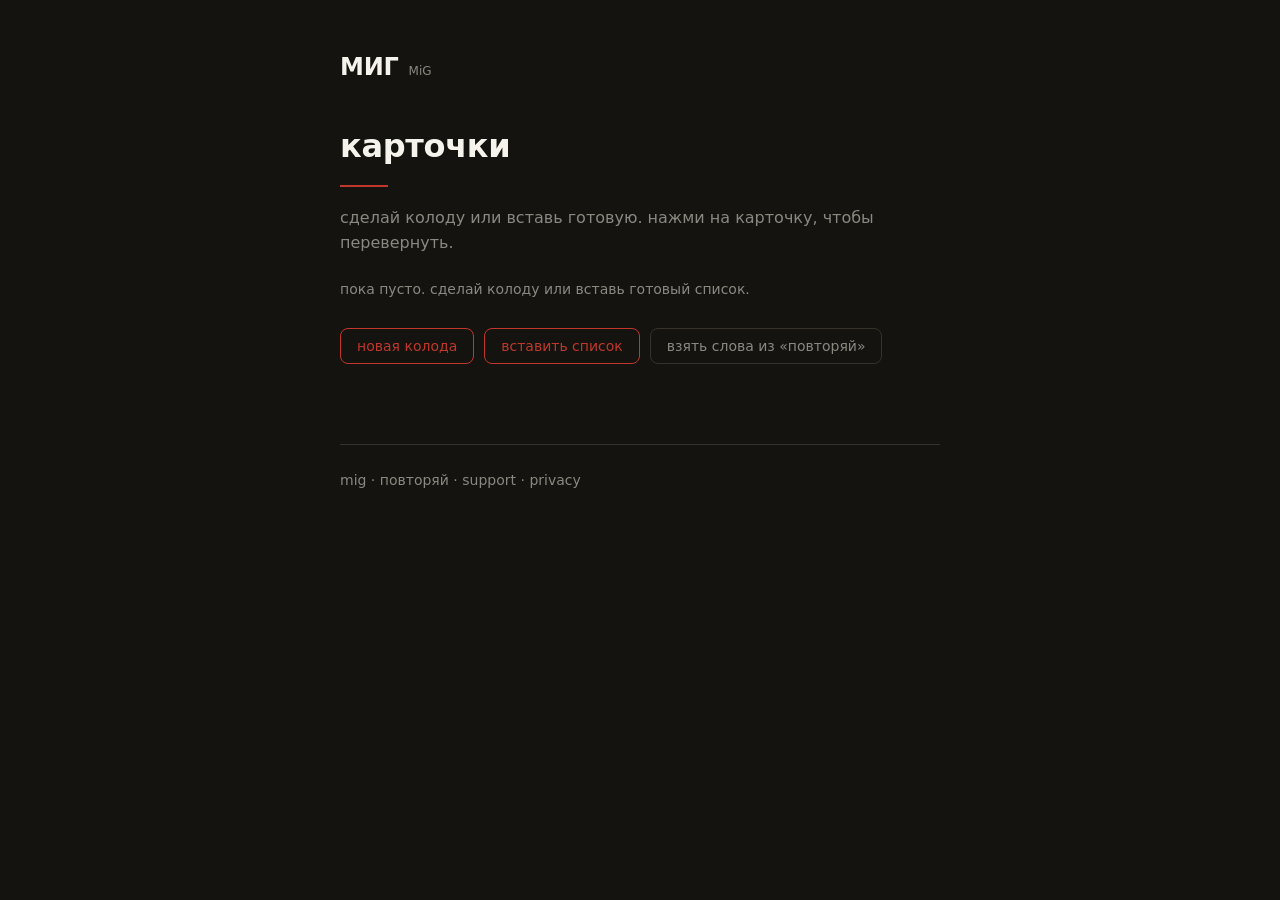
==== cards/index.html @ d6e159be "site: add карточки flashcards A standalone flashcard tool at /cards/, styled with the site tokens: -" ====
<!DOCTYPE html>
<html lang="en">
<head>
<meta charset="UTF-8">
<meta name="viewport" content="width=device-width, initial-scale=1.0">
<title>карточки · mig</title>
<meta name="description" content="make or import a deck of russian vocabulary and review it with flashcards. tap to flip, tap the speaker to hear the word.">
<link rel="stylesheet" href="../style.css">
<link rel="stylesheet" href="cards.css">
</head>
<body>
<main>
  <header class="rhead">
    <a class="logo" href="../">
      <span class="cyrillic">МИГ</span>
      <span class="latin">MiG</span>
    </a>
    <div class="crumb" id="crumb"></div>
  </header>

  <h1>карточки</h1>
  <div class="rule"></div>
  <p class="lede" id="lede">сделай колоду или вставь готовую. нажми на карточку, чтобы перевернуть.</p>

  <!-- decks -->
  <section id="v-decks">
    <div class="decks" id="deckList"></div>
    <div class="btnrow">
      <button class="btn" id="newDeck" type="button">новая колода</button>
      <button class="btn" id="importDeck" type="button">вставить список</button>
      <button class="btn ghost" id="starterDeck" type="button">взять слова из «повторяй»</button>
    </div>
  </section>

  <!-- editor -->
  <section id="v-edit" hidden>
    <label class="field">
      <span class="flabel">название колоды</span>
      <input id="deckName" type="text" placeholder="моя колода" autocomplete="off">
    </label>
    <div class="rows" id="rows"></div>
    <div class="btnrow">
      <button class="btn ghost" id="addRow" type="button">ещё строка</button>
      <button class="btn" id="saveDeck" type="button">сохранить</button>
      <button class="btn ghost" id="cancelEdit" type="button">назад</button>
      <button class="btn danger" id="deleteDeck" type="button" hidden>удалить</button>
    </div>
  </section>

  <!-- import -->
  <section id="v-import" hidden>
    <p class="hint">одна пара на строку: русское слово, потом перевод. разделяй табом, запятой или дефисом.</p>
    <textarea id="importText" rows="10" spellcheck="false" placeholder="привет, hi&#10;вода, water&#10;спасибо, thank you"></textarea>
    <div class="pcount" id="pcount"></div>
    <div class="btnrow">
      <button class="btn" id="doImport" type="button">создать колоду</button>
      <button class="btn ghost" id="cancelImport" type="button">назад</button>
    </div>
  </section>

  <!-- review -->
  <section id="v-review" hidden>
    <div class="revbar">
      <span class="pos" id="pos"></span>
      <div class="revacts">
        <button class="chip" id="shuffle" type="button">перемешать</button>
        <button class="chip" id="exitReview" type="button">к колодам</button>
      </div>
    </div>

    <div class="card" id="card" tabindex="0" role="button" aria-label="карточка, нажми чтобы перевернуть">
      <div class="card-inner" id="cardInner">
        <div class="face front">
          <button class="speak" id="speak" type="button" aria-label="прослушать">
            <svg viewBox="0 0 24 24" fill="none" aria-hidden>
              <path d="M4 9v6h4l5 4V5L8 9H4z" fill="currentColor"/>
              <path d="M16.5 8.5a5 5 0 0 1 0 7M19 6a8.5 8.5 0 0 1 0 12" stroke="currentColor" stroke-width="1.8" stroke-linecap="round"/>
            </svg>
          </button>
          <div class="term" id="front"></div>
        </div>
        <div class="face back">
          <div class="term back-term" id="back"></div>
        </div>
      </div>
    </div>
    <div class="flip-hint" id="flipHint">нажми на карточку, чтобы перевернуть</div>

    <div class="navrow">
      <button class="btn ghost" id="prev" type="button">назад</button>
      <button class="btn" id="next" type="button">дальше</button>
    </div>
  </section>

  <footer>
    <a href="../">mig</a> ·
    <a href="../repeat/">повторяй</a> ·
    <a href="../support.html">support</a> ·
    <a href="../privacy.html">privacy</a>
  </footer>
</main>
<script src="../repeat/phrases.js"></script>
<script src="cards.js"></script>
</body>
</html>
---- style.css ----
/* mig site brand language: notebook dark ground, near-white text,
   oxblood accents, lowercase, hairline rules.

   the palette now comes from the shared MiG design system (tokens.css,
   vendored from @mig/design). the site's own variable names are kept so the
   rest of this file is untouched. each one just points at a canonical
   --mig-* token, so the site and the app stay one color in one place.
   re-copy tokens.css from the design system when the palette changes. */
@import "tokens.css";

:root {
  --ground: var(--mig-ground);
  --card: var(--mig-card);
  --text: var(--mig-near-white);
  --muted: var(--mig-dim);
  --oxblood: var(--mig-oxblood);
  --hairline: var(--mig-hairline);
}

* {
  box-sizing: border-box;
  margin: 0;
  padding: 0;
}

html {
  background: var(--ground);
  -webkit-font-smoothing: antialiased;
  -moz-osx-font-smoothing: grayscale;
}

body {
  background: var(--ground);
  color: var(--text);
  font-family: -apple-system, BlinkMacSystemFont, "Segoe UI", "DejaVu Sans",
               system-ui, sans-serif;
  font-size: 16px;
  line-height: 1.6;
  min-height: 100vh;
  padding: 48px 24px 96px;
}

main {
  max-width: 600px;
  margin: 0 auto;
}

/* The МИГ / MiG lockup */
.lockup {
  margin-bottom: 48px;
}

.logo {
  display: flex;
  align-items: baseline;
  gap: 10px;
  text-decoration: none;
  color: var(--text);
}

.logo .cyrillic {
  font-size: 38px;
  font-weight: 600;
  letter-spacing: -0.01em;
}

.logo .latin {
  font-size: 14px;
  color: var(--muted);
  font-weight: 400;
}

.logo.big .cyrillic {
  font-size: 72px;
}

.logo.big .latin {
  font-size: 24px;
}

.rule {
  width: 48px;
  height: 2px;
  background: var(--oxblood);
  margin-top: 12px;
}

.hero .tagline {
  margin-top: 24px;
  color: var(--muted);
  font-size: 18px;
}

/* Typography */
h1 {
  font-size: 32px;
  font-weight: 600;
  margin-bottom: 8px;
  letter-spacing: -0.01em;
}

h2 {
  font-size: 20px;
  font-weight: 600;
  margin-top: 40px;
  margin-bottom: 12px;
  color: var(--text);
}

h3 {
  font-size: 16px;
  font-weight: 600;
  margin-top: 24px;
  margin-bottom: 8px;
  color: var(--text);
}

p {
  margin-bottom: 16px;
  color: var(--text);
}

.meta {
  color: var(--muted);
  font-size: 13px;
  margin-bottom: 24px;
}

ul {
  margin: 16px 0 24px 24px;
  color: var(--text);
}

li {
  margin-bottom: 6px;
}

.email {
  font-size: 18px;
  margin: 24px 0;
}

pre {
  background: var(--card);
  border-radius: 8px;
  padding: 16px;
  margin: 12px 0 20px;
  font-family: ui-monospace, SFMono-Regular, "SF Mono", Menlo, Consolas,
               "DejaVu Sans Mono", monospace;
  font-size: 14px;
  color: var(--text);
  overflow-x: auto;
  line-height: 1.5;
}

a {
  color: var(--oxblood);
  text-decoration: none;
  border-bottom: 1px solid transparent;
  transition: border-color 0.15s ease;
}

a:hover {
  border-bottom-color: var(--oxblood);
}

section {
  margin-bottom: 32px;
}

footer {
  margin-top: 80px;
  padding-top: 24px;
  border-top: 1px solid var(--hairline);
  color: var(--muted);
  font-size: 14px;
}

footer a {
  color: var(--muted);
}

footer a:hover {
  color: var(--text);
  border-bottom-color: var(--muted);
}

/* Mobile tightening */
@media (max-width: 480px) {
  body {
    padding: 32px 20px 64px;
    font-size: 15px;
  }

  .logo.big .cyrillic {
    font-size: 56px;
  }

  .logo.big .latin {
    font-size: 20px;
  }

  h1 {
    font-size: 28px;
  }

  .hero .tagline {
    font-size: 16px;
  }
}

/* roadmap (home): vertical timeline, uses existing brand tokens */
.roadmap {
  position: relative;
  margin-top: 8px;
  padding-left: 24px;
}
.roadmap::before {
  content: "";
  position: absolute;
  left: 4px;
  top: 6px;
  bottom: 8px;
  width: 1px;
  background: var(--hairline);
}
.roadmap .stage {
  position: relative;
  padding-bottom: 26px;
}
.roadmap .stage:last-child { padding-bottom: 0; }
.roadmap .stage::before {
  content: "";
  position: absolute;
  left: -24px;
  top: 6px;
  width: 9px;
  height: 9px;
  border-radius: 50%;
  background: var(--oxblood);
  box-shadow: 0 0 0 4px var(--ground);
}
.roadmap .stage.exploring::before {
  background: var(--ground);
  border: 1.5px solid var(--muted);
}
.roadmap h3 { margin-top: 0; margin-bottom: 6px; }
.roadmap h3 .when {
  font-weight: 400;
  font-size: 13px;
  color: var(--muted);
  margin-left: 8px;
}
.roadmap ul { margin: 0; list-style: none; }
.roadmap li {
  position: relative;
  padding-left: 15px;
  margin-bottom: 4px;
  color: var(--muted);
}
.roadmap li::before {
  content: "";
  position: absolute;
  left: 0;
  top: 9px;
  width: 3px;
  height: 3px;
  border-radius: 50%;
  background: var(--oxblood);
}
.roadmap .stage.exploring li::before { background: var(--muted); }

/* home hub: app-store cta + web-tool cards */
.cta {
  display: inline-block;
  padding: 9px 16px;
  border: 1px solid var(--oxblood);
  border-radius: 8px;
  color: var(--oxblood);
  font-size: 14px;
  font-weight: 500;
  border-bottom: 1px solid var(--oxblood);
  transition: background 0.15s ease, color 0.15s ease;
}
.cta:hover {
  background: var(--oxblood);
  color: var(--mig-near-white);
  border-bottom-color: var(--oxblood);
}
.tool {
  display: block;
  background: var(--card);
  border: 1px solid var(--hairline);
  border-radius: 12px;
  padding: 18px 20px;
  margin-bottom: 12px;
  border-bottom: 1px solid var(--hairline);
  transition: border-color 0.15s ease;
}
.tool:hover { border-color: var(--oxblood); border-bottom-color: var(--oxblood); }
.tool-name { font-size: 18px; font-weight: 600; color: var(--text); }
.tool-name .lat { font-size: 13px; color: var(--muted); font-weight: 400; margin-left: 8px; }
.tool-desc { font-size: 14px; color: var(--muted); margin-top: 4px; }
---- cards/cards.css ----
/* «карточки» — decks + flashcard review. Uses the site's shared tokens (style.css). */

.rhead {
  display: flex;
  align-items: center;
  justify-content: space-between;
  gap: 16px;
  margin-bottom: 34px;
}
.rhead .logo .cyrillic { font-size: 24px; }
.rhead .logo .latin { font-size: 12px; }
.crumb { font-size: 13px; color: var(--muted); white-space: nowrap; }

.lede { color: var(--muted); font-size: 16px; margin-top: 18px; }
.hint { color: var(--muted); font-size: 13px; margin-bottom: 12px; }

/* buttons */
.btnrow { display: flex; flex-wrap: wrap; gap: 10px; margin-top: 22px; }
.btn {
  background: none; border: 1px solid var(--oxblood); border-radius: 8px;
  color: var(--oxblood); font-family: inherit; font-size: 14px; font-weight: 500;
  padding: 9px 16px; cursor: pointer; transition: background 0.15s ease, color 0.15s ease;
}
.btn:hover { background: var(--oxblood); color: var(--mig-near-white); }
.btn.ghost { border-color: var(--hairline); color: var(--muted); }
.btn.ghost:hover { background: none; border-color: var(--oxblood); color: var(--text); }
.btn.danger { border-color: var(--hairline); color: var(--muted); margin-left: auto; }
.btn.danger:hover { background: none; border-color: var(--oxblood); color: var(--oxblood); }
.chip {
  background: none; border: 1px solid var(--hairline); border-radius: 999px;
  color: var(--muted); font-family: inherit; font-size: 13px; padding: 5px 13px; cursor: pointer;
  transition: color 0.15s ease, border-color 0.15s ease;
}
.chip:hover { border-color: var(--oxblood); color: var(--text); }

/* deck list */
.decks { display: flex; flex-direction: column; gap: 10px; }
.deck {
  display: flex; align-items: center; justify-content: space-between; gap: 14px;
  background: var(--card); border: 1px solid var(--hairline); border-radius: 12px;
  padding: 16px 18px; cursor: pointer; transition: border-color 0.15s ease;
}
.deck:hover { border-color: var(--oxblood); }
.deck-name { font-size: 17px; font-weight: 600; color: var(--text); }
.deck-meta { font-size: 13px; color: var(--muted); margin-top: 2px; }
.deck-edit {
  background: none; border: 1px solid var(--hairline); border-radius: 999px;
  color: var(--muted); font-family: inherit; font-size: 12px; padding: 4px 11px; cursor: pointer; flex: none;
}
.deck-edit:hover { border-color: var(--oxblood); color: var(--text); }
.empty { color: var(--muted); font-size: 14px; padding: 6px 0; }

/* editor */
.field { display: block; margin-bottom: 18px; }
.flabel { display: block; font-size: 12px; color: var(--muted); margin-bottom: 6px; }
input[type="text"], textarea {
  width: 100%; background: var(--card); border: 1px solid var(--hairline); border-radius: 8px;
  color: var(--text); font-family: inherit; font-size: 15px; padding: 10px 12px;
}
input[type="text"]:focus, textarea:focus { outline: none; border-color: var(--oxblood); }
textarea { resize: vertical; line-height: 1.5; }
.rows { display: flex; flex-direction: column; gap: 8px; }
.row2 { display: grid; grid-template-columns: 1fr 1fr 32px; gap: 8px; align-items: center; }
.row-del {
  background: none; border: none; color: var(--muted); font-family: inherit; font-size: 18px;
  cursor: pointer; line-height: 1; padding: 4px;
}
.row-del:hover { color: var(--oxblood); }
.pcount { font-size: 13px; color: var(--muted); margin-top: 10px; min-height: 1.3em; }

/* review */
.revbar { display: flex; align-items: center; justify-content: space-between; gap: 12px; margin-bottom: 16px; }
.pos { font-size: 13px; color: var(--muted); font-variant-numeric: tabular-nums; }
.revacts { display: flex; gap: 8px; }

.card { perspective: 1200px; cursor: pointer; }
.card:focus-visible { outline: 2px solid var(--oxblood); outline-offset: 4px; border-radius: 16px; }
.card-inner {
  position: relative; width: 100%; min-height: 240px;
  transform-style: preserve-3d; transition: transform 0.45s var(--mig-ease, ease);
}
.card.flipped .card-inner { transform: rotateY(180deg); }
.face {
  position: absolute; inset: 0; display: grid; place-items: center; padding: 32px 26px;
  background: var(--card); border: 1px solid var(--hairline); border-radius: 16px;
  -webkit-backface-visibility: hidden; backface-visibility: hidden;
}
.face.back { transform: rotateY(180deg); }
.term { font-size: 30px; font-weight: 600; color: var(--text); text-align: center; line-height: 1.3; letter-spacing: -0.01em; }
.back-term { font-size: 26px; font-weight: 500; color: var(--gloss, var(--text)); }
.speak {
  position: absolute; top: 12px; right: 12px;
  width: 38px; height: 38px; border-radius: 50%;
  background: none; border: 1px solid var(--hairline); color: var(--muted);
  display: grid; place-items: center; cursor: pointer;
  transition: color 0.15s ease, border-color 0.15s ease;
}
.speak:hover { border-color: var(--oxblood); color: var(--oxblood); }
.speak.on { border-color: var(--oxblood); color: var(--oxblood); }
.speak svg { width: 18px; height: 18px; }

.flip-hint { text-align: center; font-size: 12px; color: var(--muted); margin-top: 14px; min-height: 1.3em; }
.navrow { display: flex; justify-content: center; gap: 10px; margin-top: 18px; }

@media (prefers-reduced-motion: reduce) {
  .card-inner { transition: none; }
}
@media (max-width: 480px) {
  .rhead { margin-bottom: 24px; }
  .term { font-size: 25px; }
  .card-inner { min-height: 200px; }
  .row2 { grid-template-columns: 1fr 1fr 28px; }
}
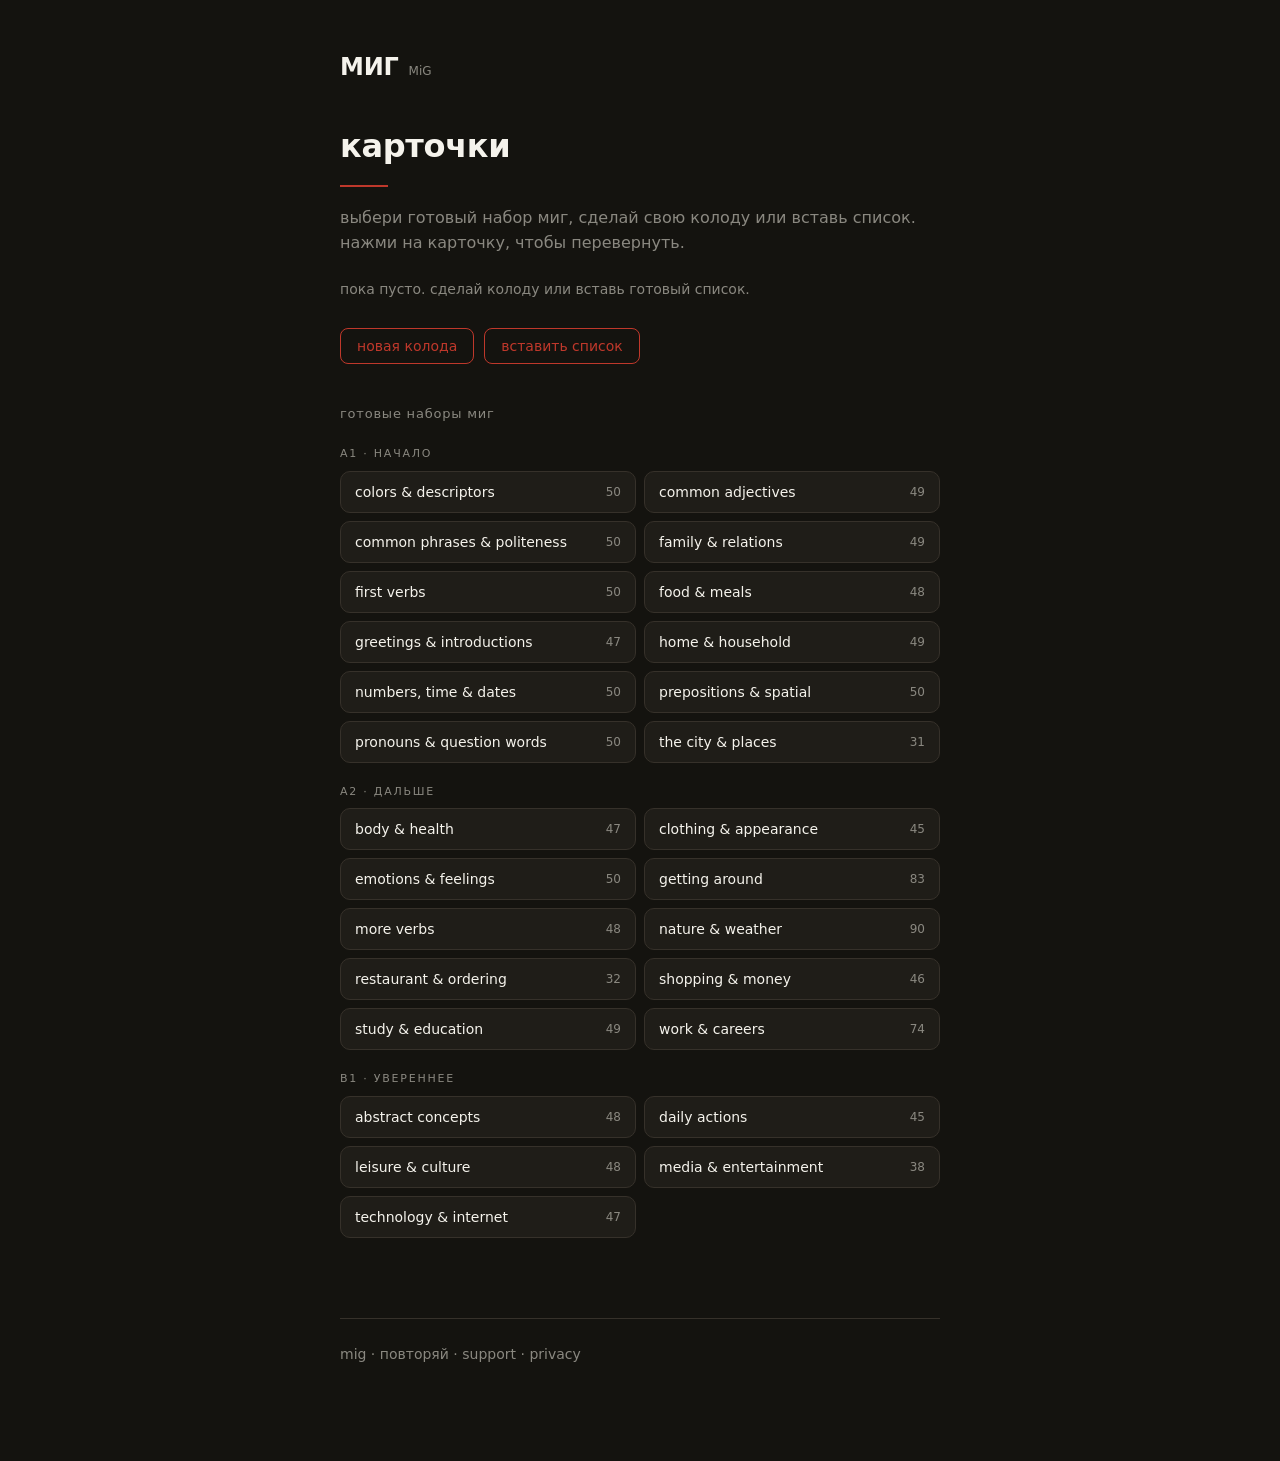
==== commit cb55deec: "cards: add the ready-made mig vocab sets Generate cards/mig-sets.js from the ios app bundle (mig-ios" ====
--- a/cards/index.html
+++ b/cards/index.html
@@ -20,7 +20,7 @@
 
   <h1>карточки</h1>
   <div class="rule"></div>
-  <p class="lede" id="lede">сделай колоду или вставь готовую. нажми на карточку, чтобы перевернуть.</p>
+  <p class="lede" id="lede">выбери готовый набор миг, сделай свою колоду или вставь список. нажми на карточку, чтобы перевернуть.</p>
 
   <!-- decks -->
   <section id="v-decks">
@@ -28,8 +28,8 @@
     <div class="btnrow">
       <button class="btn" id="newDeck" type="button">новая колода</button>
       <button class="btn" id="importDeck" type="button">вставить список</button>
-      <button class="btn ghost" id="starterDeck" type="button">взять слова из «повторяй»</button>
     </div>
+    <div class="sets" id="migSets"></div>
   </section>
 
   <!-- editor -->
@@ -99,7 +99,7 @@
     <a href="../privacy.html">privacy</a>
   </footer>
 </main>
-<script src="../repeat/phrases.js"></script>
+<script src="mig-sets.js"></script>
 <script src="cards.js"></script>
 </body>
 </html>
--- a/cards/cards.css
+++ b/cards/cards.css
@@ -49,6 +49,27 @@
 }
 .deck-edit:hover { border-color: var(--oxblood); color: var(--text); }
 .empty { color: var(--muted); font-size: 14px; padding: 6px 0; }
+
+/* ready-made mig sets */
+.setshead {
+  margin: 40px 0 2px;
+  font-size: 13px; color: var(--muted); letter-spacing: 0.06em;
+}
+.setslevel {
+  margin: 20px 0 8px;
+  font-size: 11px; color: var(--muted); letter-spacing: 0.16em; text-transform: uppercase;
+}
+.setgrid { display: grid; grid-template-columns: 1fr 1fr; gap: 8px; }
+.setrow {
+  display: flex; align-items: center; justify-content: space-between; gap: 10px;
+  background: var(--card); border: 1px solid var(--hairline); border-radius: 10px;
+  padding: 12px 14px; cursor: pointer; font-family: inherit; text-align: left;
+  transition: border-color 0.15s ease;
+}
+.setrow:hover { border-color: var(--oxblood); }
+.setname { font-size: 14px; color: var(--text); }
+.setcount { font-size: 12px; color: var(--muted); flex: none; font-variant-numeric: tabular-nums; }
+@media (max-width: 480px) { .setgrid { grid-template-columns: 1fr; } }
 
 /* editor */
 .field { display: block; margin-bottom: 18px; }
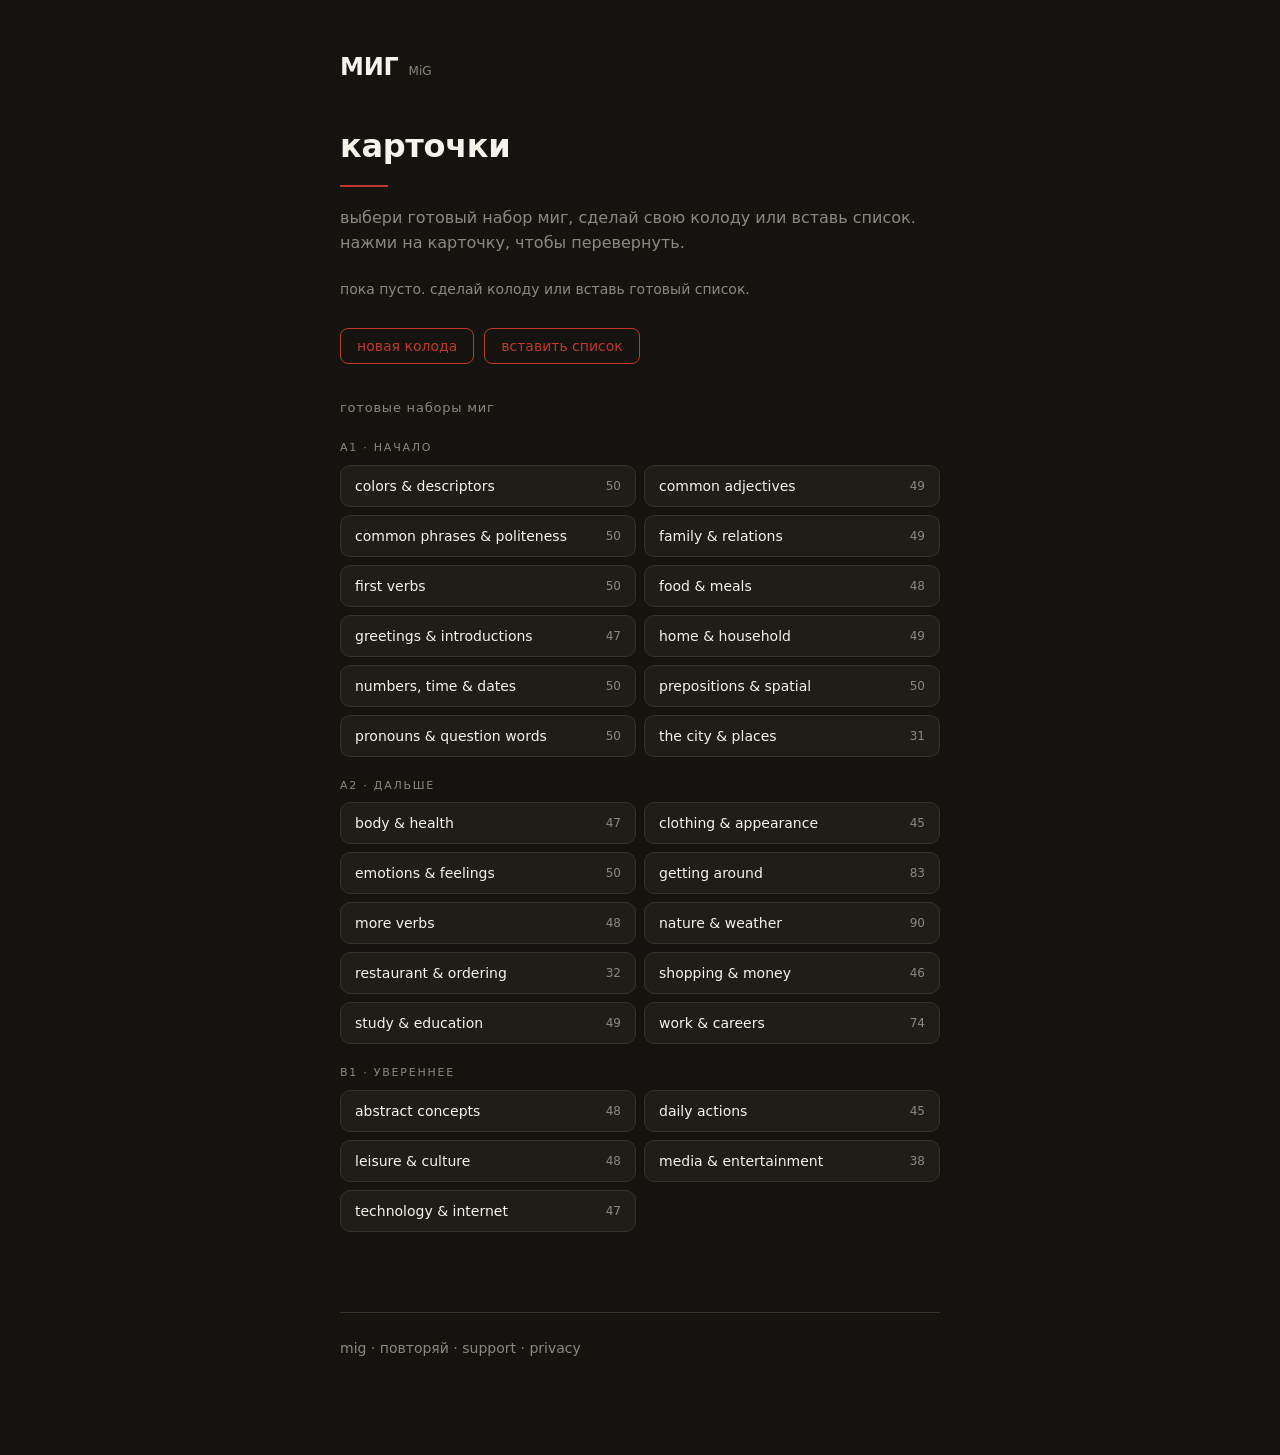
==== commit 823e5231: "repeat: set picker + prev/next navigation повторяй now mirrors the cards: pick a source (built-in сл" ====
--- a/cards/index.html
+++ b/cards/index.html
@@ -99,7 +99,7 @@
     <a href="../privacy.html">privacy</a>
   </footer>
 </main>
-<script src="mig-sets.js"></script>
+<script src="../mig-sets.js"></script>
 <script src="cards.js"></script>
 </body>
 </html>
--- a/style.css
+++ b/style.css
@@ -301,3 +301,18 @@
 .tool-name { font-size: 18px; font-weight: 600; color: var(--text); }
 .tool-name .lat { font-size: 13px; color: var(--muted); font-weight: 400; margin-left: 8px; }
 .tool-desc { font-size: 14px; color: var(--muted); margin-top: 4px; }
+
+/* ready-made vocabulary sets, shared by карточки and повторяй */
+.setshead { margin: 34px 0 2px; font-size: 13px; color: var(--muted); letter-spacing: 0.06em; }
+.setslevel { margin: 20px 0 8px; font-size: 11px; color: var(--muted); letter-spacing: 0.16em; text-transform: uppercase; }
+.setgrid { display: grid; grid-template-columns: 1fr 1fr; gap: 8px; }
+.setrow {
+  display: flex; align-items: center; justify-content: space-between; gap: 10px;
+  background: var(--card); border: 1px solid var(--hairline); border-radius: 10px;
+  padding: 12px 14px; cursor: pointer; font-family: inherit; text-align: left;
+  transition: border-color 0.15s ease;
+}
+.setrow:hover { border-color: var(--oxblood); }
+.setname { font-size: 14px; color: var(--text); }
+.setcount { font-size: 12px; color: var(--muted); flex: none; font-variant-numeric: tabular-nums; }
+@media (max-width: 480px) { .setgrid { grid-template-columns: 1fr; } }
--- a/cards/cards.css
+++ b/cards/cards.css
@@ -49,27 +49,7 @@
 }
 .deck-edit:hover { border-color: var(--oxblood); color: var(--text); }
 .empty { color: var(--muted); font-size: 14px; padding: 6px 0; }
-
-/* ready-made mig sets */
-.setshead {
-  margin: 40px 0 2px;
-  font-size: 13px; color: var(--muted); letter-spacing: 0.06em;
-}
-.setslevel {
-  margin: 20px 0 8px;
-  font-size: 11px; color: var(--muted); letter-spacing: 0.16em; text-transform: uppercase;
-}
-.setgrid { display: grid; grid-template-columns: 1fr 1fr; gap: 8px; }
-.setrow {
-  display: flex; align-items: center; justify-content: space-between; gap: 10px;
-  background: var(--card); border: 1px solid var(--hairline); border-radius: 10px;
-  padding: 12px 14px; cursor: pointer; font-family: inherit; text-align: left;
-  transition: border-color 0.15s ease;
-}
-.setrow:hover { border-color: var(--oxblood); }
-.setname { font-size: 14px; color: var(--text); }
-.setcount { font-size: 12px; color: var(--muted); flex: none; font-variant-numeric: tabular-nums; }
-@media (max-width: 480px) { .setgrid { grid-template-columns: 1fr; } }
+/* ready-made mig set styles (.setshead/.setrow/…) live in the shared style.css. */
 
 /* editor */
 .field { display: block; margin-bottom: 18px; }
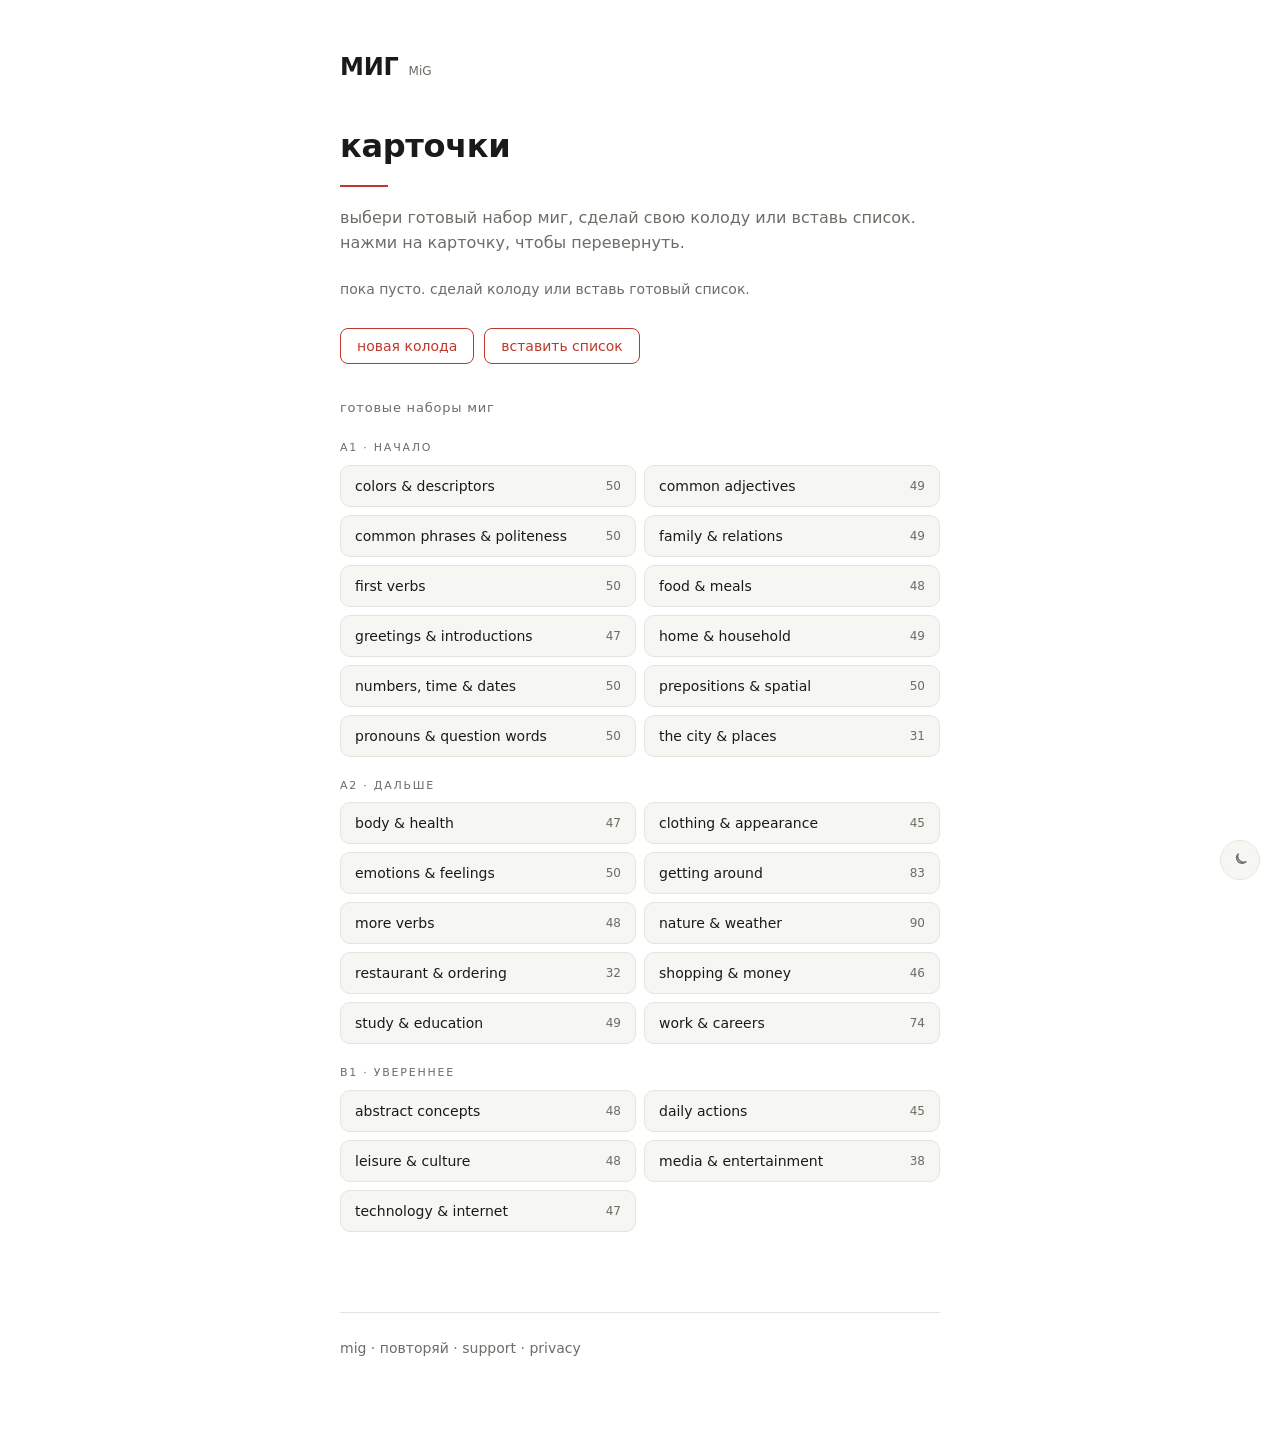
==== commit f03a9a08: "site: light theme + ui polish - light mode: a clean white palette (data-theme=light) alongside dark." ====
--- a/cards/index.html
+++ b/cards/index.html
@@ -5,6 +5,7 @@
 <meta name="viewport" content="width=device-width, initial-scale=1.0">
 <title>карточки · mig</title>
 <meta name="description" content="make or import a deck of russian vocabulary and review it with flashcards. tap to flip, tap the speaker to hear the word.">
+<script>(function(){try{var t=localStorage.getItem('mig-theme')||(matchMedia('(prefers-color-scheme: dark)').matches?'dark':'light');document.documentElement.setAttribute('data-theme',t);}catch(e){document.documentElement.setAttribute('data-theme','dark');}})();</script>
 <link rel="stylesheet" href="../style.css">
 <link rel="stylesheet" href="cards.css">
 </head>
@@ -101,5 +102,6 @@
 </main>
 <script src="../mig-sets.js"></script>
 <script src="cards.js"></script>
+<script src="../theme.js"></script>
 </body>
 </html>
--- a/style.css
+++ b/style.css
@@ -15,6 +15,24 @@
   --muted: var(--mig-dim);
   --oxblood: var(--mig-oxblood);
   --hairline: var(--mig-hairline);
+  --on-accent: #f5f3ec; /* text on the oxblood fill; stays light in both themes */
+}
+
+/* Light mode: clean white ground, neutral ink, the same single oxblood accent.
+   Follows the device by default (a tiny inline script in each page sets
+   data-theme before first paint); the corner toggle overrides and remembers. */
+:root[data-theme="light"] {
+  --mig-ground: #ffffff;
+  --mig-card: #f6f6f3;
+  --mig-panel: #edecea;
+  --mig-hairline: #e5e4df;
+  --mig-bar-floor: #f2f1ee;
+  --mig-oxblood-bright: #a82e23;
+  --mig-oxblood-wash: #fbe4df;
+  --mig-near-white: #1a1a19;
+  --mig-gloss: #45443e;
+  --mig-dim: #6d6c66;
+  --mig-muted: #8a8983;
 }
 
 * {
@@ -284,23 +302,46 @@
 }
 .cta:hover {
   background: var(--oxblood);
-  color: var(--mig-near-white);
+  color: var(--on-accent);
   border-bottom-color: var(--oxblood);
 }
 .tool {
   display: block;
+  position: relative;
   background: var(--card);
   border: 1px solid var(--hairline);
   border-radius: 12px;
-  padding: 18px 20px;
+  padding: 18px 44px 18px 20px;
   margin-bottom: 12px;
   border-bottom: 1px solid var(--hairline);
-  transition: border-color 0.15s ease;
+  transition: border-color 0.15s ease, transform 0.15s ease;
 }
 .tool:hover { border-color: var(--oxblood); border-bottom-color: var(--oxblood); }
+/* a quiet chevron that nudges on hover, so the card reads as a link */
+.tool::after {
+  content: ""; position: absolute; top: 24px; right: 20px;
+  width: 7px; height: 7px;
+  border-right: 1.5px solid var(--muted); border-top: 1.5px solid var(--muted);
+  transform: rotate(45deg);
+  transition: border-color 0.15s ease, transform 0.15s ease;
+}
+.tool:hover::after { border-color: var(--oxblood); transform: rotate(45deg) translate(2px, -2px); }
 .tool-name { font-size: 18px; font-weight: 600; color: var(--text); }
 .tool-name .lat { font-size: 13px; color: var(--muted); font-weight: 400; margin-left: 8px; }
 .tool-desc { font-size: 14px; color: var(--muted); margin-top: 4px; }
+
+/* theme toggle: a small corner button, present on every page (injected by theme.js) */
+.themetoggle {
+  position: fixed; bottom: 20px; right: 20px; z-index: 50;
+  width: 40px; height: 40px; border-radius: 50%;
+  display: grid; place-items: center;
+  background: var(--card); border: 1px solid var(--hairline);
+  color: var(--muted); cursor: pointer;
+  transition: color 0.15s ease, border-color 0.15s ease;
+}
+.themetoggle:hover { color: var(--text); border-color: var(--oxblood); }
+.themetoggle svg { width: 18px; height: 18px; }
+@media (max-width: 480px) { .themetoggle { bottom: 14px; right: 14px; } }
 
 /* ready-made vocabulary sets, shared by карточки and повторяй */
 .setshead { margin: 34px 0 2px; font-size: 13px; color: var(--muted); letter-spacing: 0.06em; }
--- a/cards/cards.css
+++ b/cards/cards.css
@@ -21,7 +21,7 @@
   color: var(--oxblood); font-family: inherit; font-size: 14px; font-weight: 500;
   padding: 9px 16px; cursor: pointer; transition: background 0.15s ease, color 0.15s ease;
 }
-.btn:hover { background: var(--oxblood); color: var(--mig-near-white); }
+.btn:hover { background: var(--oxblood); color: var(--on-accent); }
 .btn.ghost { border-color: var(--hairline); color: var(--muted); }
 .btn.ghost:hover { background: none; border-color: var(--oxblood); color: var(--text); }
 .btn.danger { border-color: var(--hairline); color: var(--muted); margin-left: auto; }
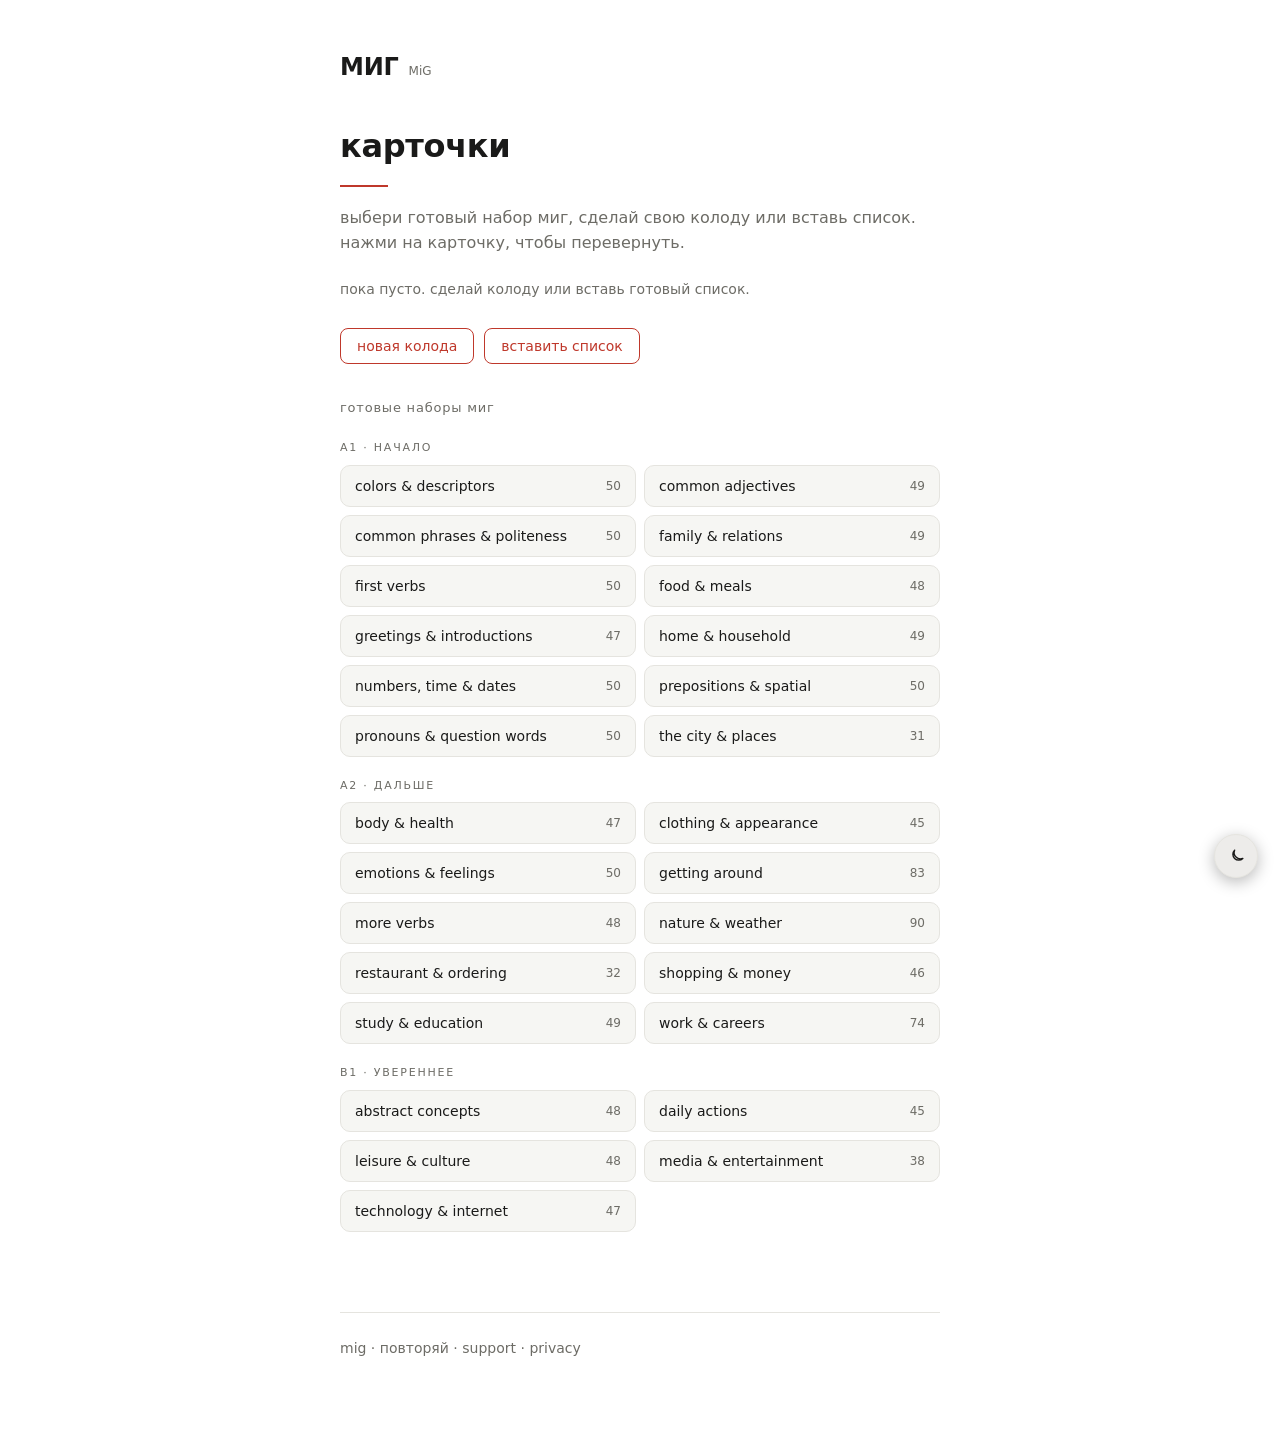
==== commit f8c65595: "site: add a favicon (МИГ mark) An on-brand icon: the notebook-dark tile, the near-white М from the М" ====
--- a/cards/index.html
+++ b/cards/index.html
@@ -6,6 +6,9 @@
 <title>карточки · mig</title>
 <meta name="description" content="make or import a deck of russian vocabulary and review it with flashcards. tap to flip, tap the speaker to hear the word.">
 <script>(function(){try{var t=localStorage.getItem('mig-theme')||(matchMedia('(prefers-color-scheme: dark)').matches?'dark':'light');document.documentElement.setAttribute('data-theme',t);}catch(e){document.documentElement.setAttribute('data-theme','dark');}})();</script>
+<link rel="icon" href="/favicon.svg" type="image/svg+xml">
+<link rel="icon" href="/favicon-96.png" sizes="96x96" type="image/png">
+<link rel="apple-touch-icon" href="/apple-touch-icon.png">
 <link rel="stylesheet" href="../style.css">
 <link rel="stylesheet" href="cards.css">
 </head>
--- a/style.css
+++ b/style.css
@@ -330,18 +330,28 @@
 .tool-name .lat { font-size: 13px; color: var(--muted); font-weight: 400; margin-left: 8px; }
 .tool-desc { font-size: 14px; color: var(--muted); margin-top: 4px; }
 
-/* theme toggle: a small corner button, present on every page (injected by theme.js) */
+/* "on the web": set the web tools apart from the app pitch with a top rule */
+.onweb {
+  border-top: 1px solid var(--hairline);
+  margin-top: 48px;
+  padding-top: 32px;
+}
+.onweb h2 { margin-top: 0; }
+
+/* theme toggle: a small corner button, present on every page (injected by theme.js).
+   uses the lighter panel fill plus a soft shadow so it floats and is easy to find. */
 .themetoggle {
-  position: fixed; bottom: 20px; right: 20px; z-index: 50;
-  width: 40px; height: 40px; border-radius: 50%;
+  position: fixed; bottom: 22px; right: 22px; z-index: 50;
+  width: 44px; height: 44px; border-radius: 50%;
   display: grid; place-items: center;
-  background: var(--card); border: 1px solid var(--hairline);
-  color: var(--muted); cursor: pointer;
-  transition: color 0.15s ease, border-color 0.15s ease;
-}
-.themetoggle:hover { color: var(--text); border-color: var(--oxblood); }
-.themetoggle svg { width: 18px; height: 18px; }
-@media (max-width: 480px) { .themetoggle { bottom: 14px; right: 14px; } }
+  background: var(--mig-panel); border: 1px solid var(--hairline);
+  color: var(--text); cursor: pointer;
+  box-shadow: 0 4px 16px rgba(0, 0, 0, 0.28);
+  transition: color 0.15s ease, border-color 0.15s ease, transform 0.15s ease;
+}
+.themetoggle:hover { color: var(--oxblood); border-color: var(--oxblood); transform: translateY(-1px); }
+.themetoggle svg { width: 19px; height: 19px; }
+@media (max-width: 480px) { .themetoggle { bottom: 16px; right: 16px; } }
 
 /* ready-made vocabulary sets, shared by карточки and повторяй */
 .setshead { margin: 34px 0 2px; font-size: 13px; color: var(--muted); letter-spacing: 0.06em; }
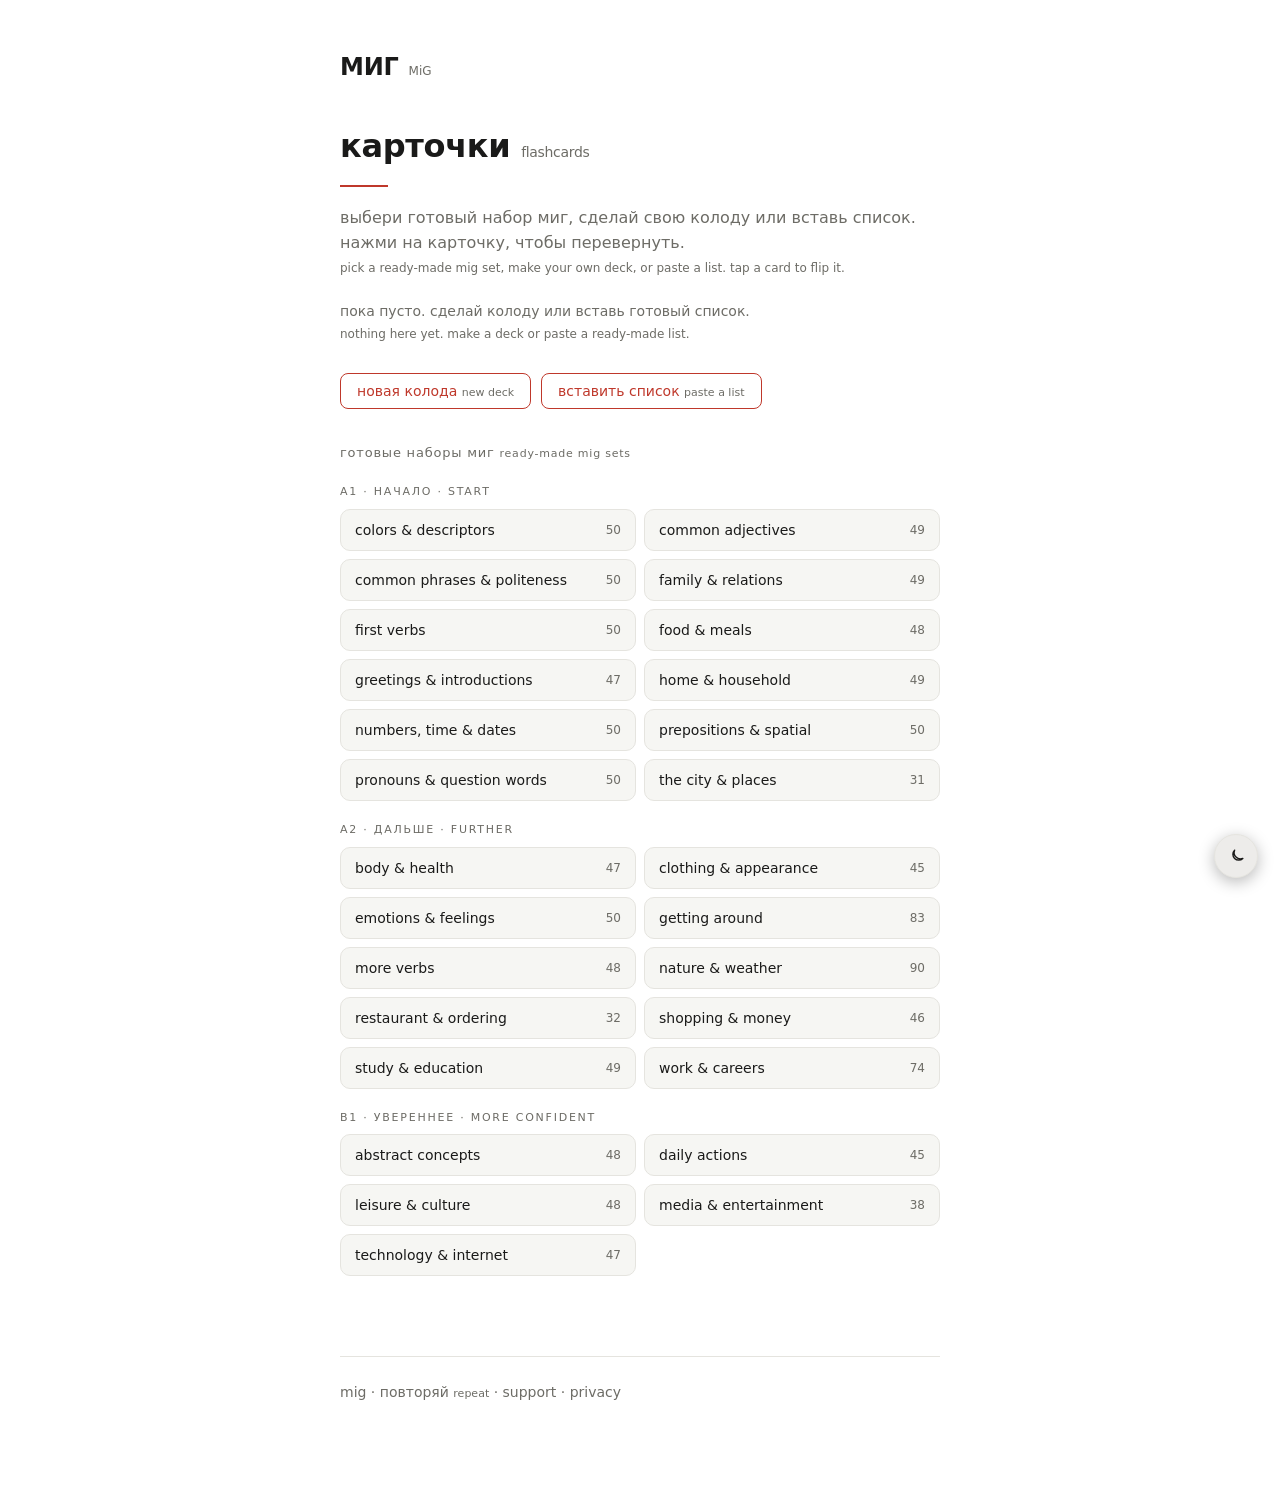
==== commit da35fc3c: "bilingual chrome: english glosses on all russian ui mig's users are english speakers learning russia" ====
--- a/cards/index.html
+++ b/cards/index.html
@@ -22,16 +22,16 @@
     <div class="crumb" id="crumb"></div>
   </header>
 
-  <h1>карточки</h1>
+  <h1>карточки <span class="lat">flashcards</span></h1>
   <div class="rule"></div>
-  <p class="lede" id="lede">выбери готовый набор миг, сделай свою колоду или вставь список. нажми на карточку, чтобы перевернуть.</p>
+  <p class="lede" id="lede">выбери готовый набор миг, сделай свою колоду или вставь список. нажми на карточку, чтобы перевернуть. <span class="lat-under">pick a ready-made mig set, make your own deck, or paste a list. tap a card to flip it.</span></p>
 
   <!-- decks -->
   <section id="v-decks">
     <div class="decks" id="deckList"></div>
     <div class="btnrow">
-      <button class="btn" id="newDeck" type="button">новая колода</button>
-      <button class="btn" id="importDeck" type="button">вставить список</button>
+      <button class="btn" id="newDeck" type="button">новая колода <span class="lat">new deck</span></button>
+      <button class="btn" id="importDeck" type="button">вставить список <span class="lat">paste a list</span></button>
     </div>
     <div class="sets" id="migSets"></div>
   </section>
@@ -39,26 +39,26 @@
   <!-- editor -->
   <section id="v-edit" hidden>
     <label class="field">
-      <span class="flabel">название колоды</span>
-      <input id="deckName" type="text" placeholder="моя колода" autocomplete="off">
+      <span class="flabel">название колоды <span class="lat">deck name</span></span>
+      <input id="deckName" type="text" placeholder="моя колода · my deck" autocomplete="off">
     </label>
     <div class="rows" id="rows"></div>
     <div class="btnrow">
-      <button class="btn ghost" id="addRow" type="button">ещё строка</button>
-      <button class="btn" id="saveDeck" type="button">сохранить</button>
-      <button class="btn ghost" id="cancelEdit" type="button">назад</button>
-      <button class="btn danger" id="deleteDeck" type="button" hidden>удалить</button>
+      <button class="btn ghost" id="addRow" type="button">ещё строка <span class="lat">another row</span></button>
+      <button class="btn" id="saveDeck" type="button">сохранить <span class="lat">save</span></button>
+      <button class="btn ghost" id="cancelEdit" type="button">назад <span class="lat">back</span></button>
+      <button class="btn danger" id="deleteDeck" type="button" hidden>удалить <span class="lat">delete</span></button>
     </div>
   </section>
 
   <!-- import -->
   <section id="v-import" hidden>
-    <p class="hint">одна пара на строку: русское слово, потом перевод. разделяй табом, запятой или дефисом.</p>
+    <p class="hint">одна пара на строку: русское слово, потом перевод. разделяй табом, запятой или дефисом. <span class="lat-under">one pair per line: the russian word, then the translation. separate with a tab, comma, or dash.</span></p>
     <textarea id="importText" rows="10" spellcheck="false" placeholder="привет, hi&#10;вода, water&#10;спасибо, thank you"></textarea>
     <div class="pcount" id="pcount"></div>
     <div class="btnrow">
-      <button class="btn" id="doImport" type="button">создать колоду</button>
-      <button class="btn ghost" id="cancelImport" type="button">назад</button>
+      <button class="btn" id="doImport" type="button">создать колоду <span class="lat">create deck</span></button>
+      <button class="btn ghost" id="cancelImport" type="button">назад <span class="lat">back</span></button>
     </div>
   </section>
 
@@ -67,15 +67,15 @@
     <div class="revbar">
       <span class="pos" id="pos"></span>
       <div class="revacts">
-        <button class="chip" id="shuffle" type="button">перемешать</button>
-        <button class="chip" id="exitReview" type="button">к колодам</button>
+        <button class="chip" id="shuffle" type="button">перемешать <span class="lat">shuffle</span></button>
+        <button class="chip" id="exitReview" type="button">к колодам <span class="lat">decks</span></button>
       </div>
     </div>
 
-    <div class="card" id="card" tabindex="0" role="button" aria-label="карточка, нажми чтобы перевернуть">
+    <div class="card" id="card" tabindex="0" role="button" aria-label="карточка, нажми чтобы перевернуть · tap the card to flip">
       <div class="card-inner" id="cardInner">
         <div class="face front">
-          <button class="speak" id="speak" type="button" aria-label="прослушать">
+          <button class="speak" id="speak" type="button" aria-label="прослушать · listen">
             <svg viewBox="0 0 24 24" fill="none" aria-hidden>
               <path d="M4 9v6h4l5 4V5L8 9H4z" fill="currentColor"/>
               <path d="M16.5 8.5a5 5 0 0 1 0 7M19 6a8.5 8.5 0 0 1 0 12" stroke="currentColor" stroke-width="1.8" stroke-linecap="round"/>
@@ -88,17 +88,17 @@
         </div>
       </div>
     </div>
-    <div class="flip-hint" id="flipHint">нажми на карточку, чтобы перевернуть</div>
+    <div class="flip-hint" id="flipHint">нажми на карточку, чтобы перевернуть<span class="lat-under">tap the card to flip</span></div>
 
     <div class="navrow">
-      <button class="btn ghost" id="prev" type="button">назад</button>
-      <button class="btn" id="next" type="button">дальше</button>
+      <button class="btn ghost" id="prev" type="button">назад <span class="lat">back</span></button>
+      <button class="btn" id="next" type="button">дальше <span class="lat">next</span></button>
     </div>
   </section>
 
   <footer>
     <a href="../">mig</a> ·
-    <a href="../repeat/">повторяй</a> ·
+    <a href="../repeat/">повторяй <span class="lat">repeat</span></a> ·
     <a href="../support.html">support</a> ·
     <a href="../privacy.html">privacy</a>
   </footer>
--- a/style.css
+++ b/style.css
@@ -367,3 +367,14 @@
 .setname { font-size: 14px; color: var(--text); }
 .setcount { font-size: 12px; color: var(--muted); flex: none; font-variant-numeric: tabular-nums; }
 @media (max-width: 480px) { .setgrid { grid-template-columns: 1fr; } }
+
+/* bilingual chrome (повторяй + карточки): every russian ui label carries a
+   quiet latin gloss so an english speaker can always navigate. the russian
+   stays primary; the gloss is small, muted, never the accent. inline .lat
+   sits beside a label; .lat-under is the block form for a second line under
+   ledes, hints, and status text. */
+.lat { font-size: 11px; color: var(--muted); font-weight: 400; }
+.lat-under { display: block; font-size: 12px; color: var(--muted); font-weight: 400; margin-top: 3px; }
+h1 .lat { font-size: 14px; }
+/* when a filled button hovers, let the gloss follow the on-accent ink */
+.btn:hover .lat { color: inherit; opacity: 0.8; }
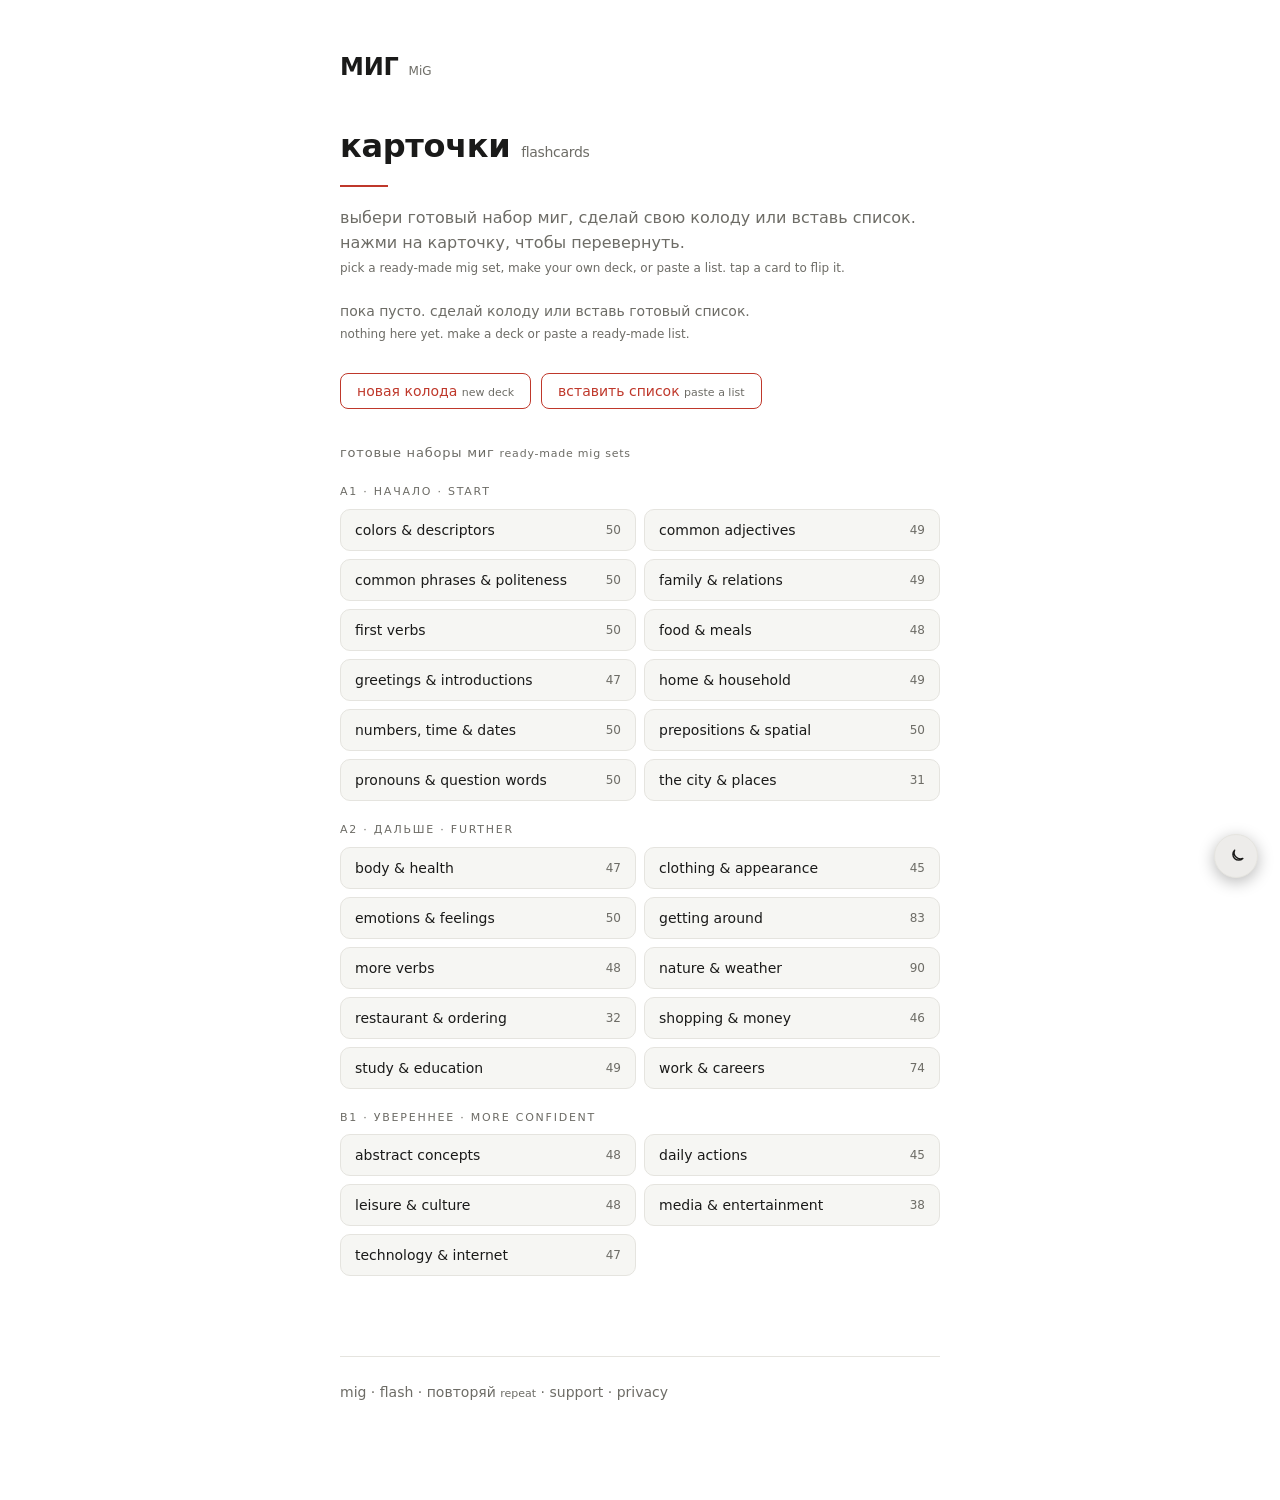
==== commit af084c80: "flash on the web, and the roadmap grows up The speed reader — the mode this app started as — joins п" ====
--- a/cards/index.html
+++ b/cards/index.html
@@ -98,6 +98,7 @@
 
   <footer>
     <a href="../">mig</a> ·
+    <a href="../flash/">flash</a> ·
     <a href="../repeat/">повторяй <span class="lat">repeat</span></a> ·
     <a href="../support.html">support</a> ·
     <a href="../privacy.html">privacy</a>
